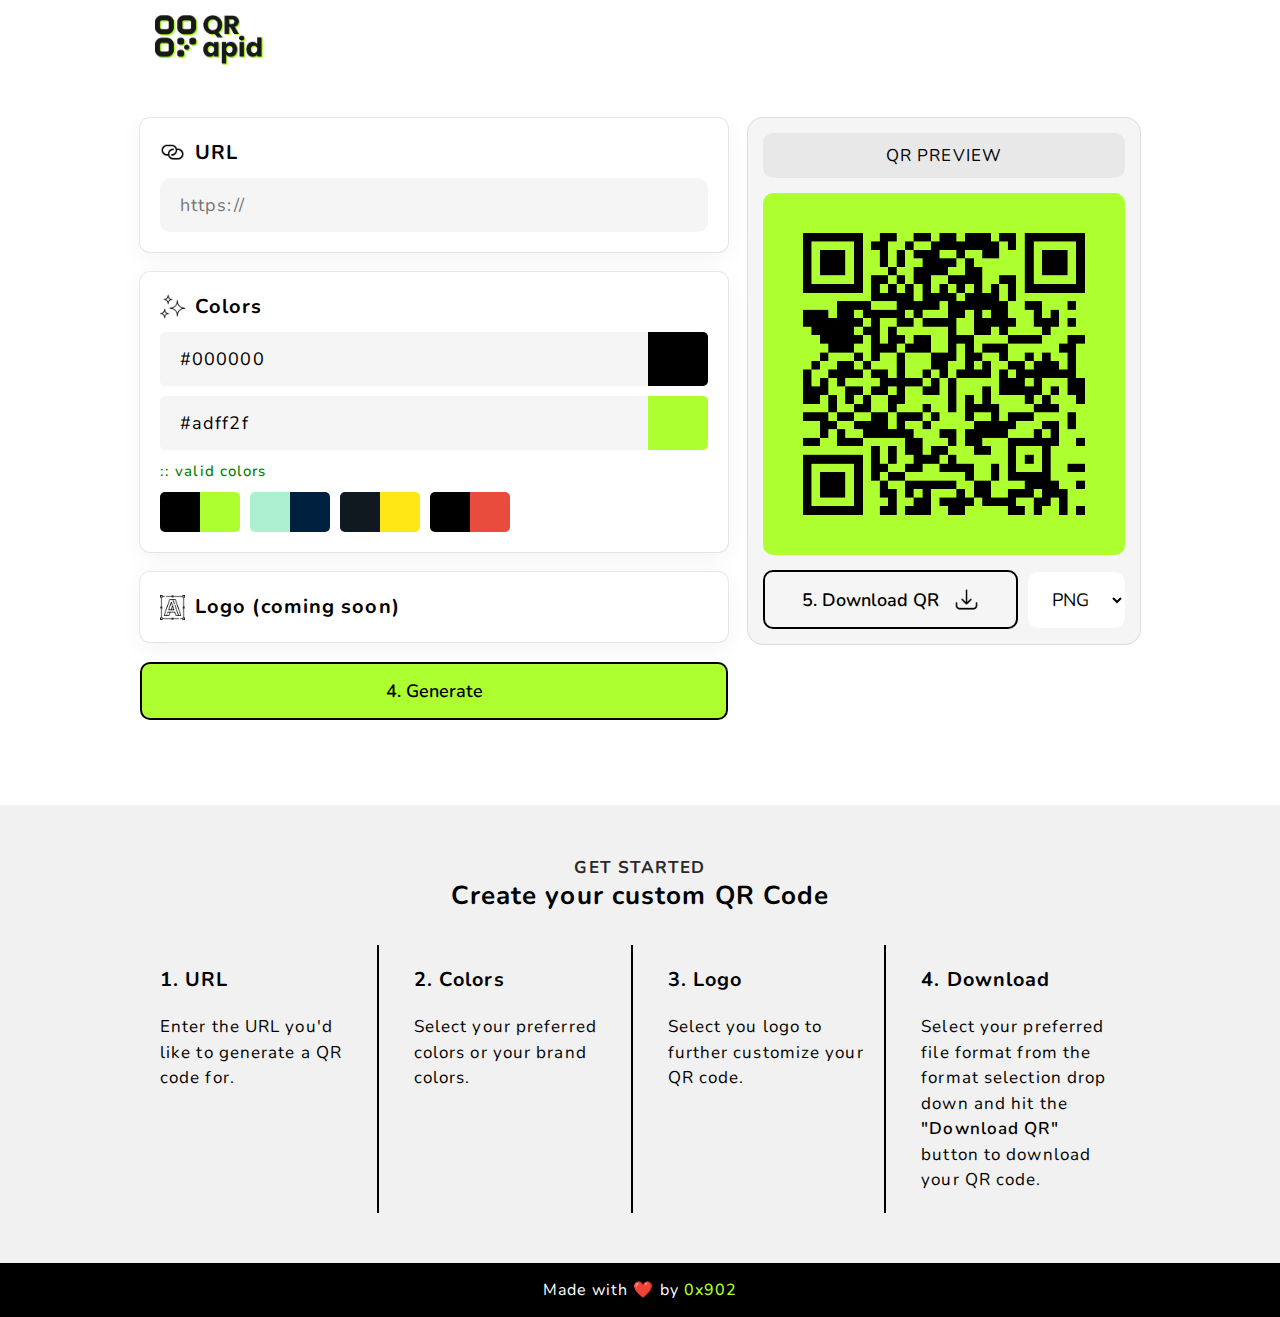
==== app.html @ a70bd967 "initial commit. basic features and website layout." ====
<!DOCTYPE html>
<html lang="en">
    <head>
        <meta charset="UTF-8" />
        <meta name="viewport" content="width=device-width, initial-scale=1.0" />
        <title>QRapid &mdash; App</title>

        <link rel="preconnect" href="https://fonts.googleapis.com" />
        <link rel="preconnect" href="https://fonts.gstatic.com" crossorigin />
        <link
            href="https://fonts.googleapis.com/css2?family=Nunito:ital,wght@0,200..1000;1,200..1000&display=swap"
            rel="stylesheet"
        />

        <link rel="stylesheet" href="general.css" />
        <link rel="stylesheet" href="app.css" />
    </head>
    <body>
        <header class="block">
            <a class="header-logo" href="/">
                <img height="50px" src="assets/site-logo.png" alt="site-logo" />
            </a>
        </header>
        <main class="block">
            <div class="options">
                <div class="url-input-container">
                    <h2>
                        <img class="icon" src="assets/url.png" alt="" /> URL
                    </h2>

                    <input
                        class="url-input"
                        type="text"
                        placeholder="https://"
                        required
                        autocomplete="on"
                        spellcheck="false"
                    />
                    <label class="alert alert-url alert-invalid hidden-none"
                        >:: invalid url</label
                    >
                </div>
                <div class="color-input-container">
                    <h2>
                        <img class="icon" src="assets/colors.png" alt="" />
                        Colors
                    </h2>

                    <input
                        type="text"
                        value="#000000"
                        class="foreground-input"
                        placeholder="Foreground color"
                        spellcheck="false"
                    />

                    <input
                        type="text"
                        value="#adff2f"
                        class="background-input"
                        placeholder="Background color"
                        spellcheck="false"
                    />
                    <label class="alert alert-colors alert-valid"
                        >:: valid colors</label
                    >
                    <div class="color-themes">
                        <div class="theme">
                            <span style="background-color: #000"></span>
                            <span style="background-color: #adff2f"></span>
                        </div>
                        <div class="theme">
                            <span style="background-color: #adefd1"></span>
                            <span style="background-color: #00203f"></span>
                        </div>
                        <div class="theme">
                            <span style="background-color: #101920"></span>
                            <span style="background-color: #ffe715"></span>
                        </div>
                        <div class="theme">
                            <span style="background-color: #000"></span>
                            <span style="background-color: #e94c3d"></span>
                        </div>
                    </div>
                </div>
                <div class="logo-input-container">
                    <h2>
                        <img class="icon" src="assets/logo.png" alt="" /> Logo
                        (coming soon)
                    </h2>
                    <!-- <input
                        type="file"
                        accept="image/*"
                        name="logo-input"
                        class="logo-input"
                    /> -->
                </div>
                <button class="btn-generate">4. Generate</button>
            </div>
            <div class="result">
                <div class="url-container">
                    <a class="url">QR PREVIEW</a>
                </div>
                <div class="qrcode-container">
                    <img
                        class="qr-placeholder-img"
                        src="assets/qr-placeholder.png"
                        alt=""
                    />
                </div>
                <div class="result-actions">
                    <button class="btn-download btn-secondary">
                        5. Download QR
                        <img class="icon" src="assets/download.png" alt="" />
                    </button>
                    <div class="select-container">
                        <select name="file-format" class="select-format">
                            <option value="png">PNG</option>
                            <option disabled value="jpg">JPG</option>
                            <option disabled value="svg">SVG</option>
                        </select>
                    </div>
                </div>
            </div>
        </main>
        <div class="section-container">
            <section class="section-get-started block">
                <h4>GET STARTED</h4>
                <h2 class="section-title">Create your custom QR Code</h2>
                <ul>
                    <li>
                        <h3 class="title">1. URL</h3>
                        <p>
                            Enter the URL you'd like to generate a QR code for.
                        </p>
                    </li>
                    <li>
                        <h3 class="title">2. Colors</h3>
                        <p>
                            Select your preferred colors or your brand colors.
                        </p>
                    </li>
                    <li>
                        <h3 class="title">3. Logo</h3>
                        <p>
                            Select you logo to further customize your QR code.
                        </p>
                    </li>
                    <li>
                        <h3 class="title">4. Download</h3>
                        <p>
                            Select your preferred file format from the format
                            selection drop down and hit the
                            <b>"Download QR"</b> button to download your QR
                            code.
                        </p>
                    </li>
                </ul>
            </section>
        </div>
        <footer>
            Made with ❤️ by
            <a target="_blank" href="https://0x902.netlify.app">0x902</a>
        </footer>
        <script defer src="qrcode.js"></script>
        <script defer src="functions.js"></script>
        <script defer src="app.js"></script>
    </body>
</html>
---- general.css ----
* {
    padding: 0;
    margin: 0;
    box-sizing: border-box;
}

html {
    font-size: 62.5%;
}

body {
    font-family: "Nunito", sans-serif;
    font-size: 1.7rem;
    overflow-x: hidden;
    max-width: 100%;
    letter-spacing: 1.1px;
    line-height: 1.5;
    min-height: 100vh;
}

header {
    width: 100%;
    display: flex;
    align-items: center;
    padding: 15px;
    z-index: 999;
}

h1 {
    font-size: 3.6rem;
    font-weight: 700;
    line-height: 1.2;
}

input,
button,
select,
.btn {
    padding: 15px 20px;
    font-family: inherit;
    outline: none;
    font-size: 1.8rem;
    border-radius: 10px;
    border: 2px solid black;
    text-decoration: none;
}

input {
    background-color: whitesmoke;
    letter-spacing: inherit;
}

button,
.btn {
    background-color: #adff2f;
    color: black;
    font-weight: 600;
    cursor: pointer;
    display: flex;
    align-items: center;
    justify-content: center;
    gap: 15px;
}

.icon {
    height: 25px !important;
}

.btn-secondary {
    width: max-content;

    background-color: transparent;
    transition: background-color 0.3s ease-in-out;
}

.btn-secondary:hover {
    background-color: #adff2f;
}

label {
    display: inline-block;
}

section {
    display: flex;
    flex-direction: column;
    gap: 10px;
}

.section-title {
    font-size: 2.4rem;
    font-weight: 600;
}

.alert {
    margin-top: -15px;
    font-size: 1.5rem;
    font-weight: 500;
    transition: all 0.5s ease;
}

.alert-valid {
    color: green !important;
}

.alert-invalid {
    color: red !important;
}

.block {
    max-width: 1000px;
    margin: 0 auto;
    margin-bottom: 85px;
}

.hidden-none {
    display: none !important;
}

.hidden-opacity {
    opacity: 0 !important;
}

b {
    font-weight: 600;
}

footer {
    text-align: center;
    padding: 15px;
    font-size: 1.6rem;
    background-color: black;
    color: white;
}

footer a {
    color: #adff2f;
    text-decoration: none;
    font-weight: 500;
}

a {
    color: black;
}

@media only screen and (max-width: 800px) {
    header {
        position: sticky;
        top: 0;
        left: 0;
        right: 0;
        background-color: white;
        border-bottom: 2px solid black;
    }

    header a.header-logo {
        display: flex;
        align-items: center;
        justify-content: center;
    }

    h1 {
        font-size: 2.8rem;
    }

    .block {
        margin-bottom: 70px;
        max-width: 100%;
        padding: 15px;
    }
}
---- app.css ----
header {
    margin-bottom: 30px !important;
}

h2 {
    font-size: 2rem;
}

body {
    display: flex;
    flex-direction: column;
}

main {
    flex: 1 !important;
    display: grid;
    grid-template-columns: 1.5fr minmax(0, 1fr);
    gap: 20px;
    height: 100%;
    margin-bottom: auto;
}

.url-input-container,
.color-input-container,
.logo-input-container {
    display: flex;
    flex-direction: column;
    gap: 10px;
    box-shadow: rgba(0, 0, 0, 0.05) 0px 6px 24px 0px,
        rgba(0, 0, 0, 0.08) 0px 0px 0px 1px;
    padding: 20px;
    border-radius: 10px;
    background-color: white;
}

.url-input-container h2,
.color-input-container h2,
.logo-input-container h2 {
    display: flex;
    align-items: center;
    gap: 10px;
}

.url-input-container input {
    border: none;
}

.url-input-container h2 {
    display: flex;
    align-items: center;
    justify-content: start;
    gap: 10px;
}

.url-input-container h2 img {
    height: 25px;
}

.options {
    display: flex;
    flex-direction: column;
    gap: 20px;
}

.color-input-container input {
    border: none;

    border-radius: 5px;
}

.color-input-container .foreground-input {
    border-right: 60px solid #000;
}

.color-input-container .background-input {
    border-right: 60px solid #adff2f;
}

.color-themes {
    display: flex;
    gap: 10px;
}

.color-themes .theme {
    display: grid;
    grid-template-columns: 1fr 1fr;
    cursor: pointer;
}

.color-themes .theme span:nth-child(1) {
    padding: 20px;
    border-radius: 5px 0 0 5px;
}

.color-themes .theme span:nth-child(2) {
    padding: 20px;
    border-radius: 0 5px 5px 0;
}

.logo-input-container input {
    border: none;
    display: flex;
}

.result {
    display: flex;
    flex-direction: column;
    gap: 15px;
    padding: 15px;
    border-radius: 15px;
    background-color: whitesmoke;
    box-shadow: rgba(0, 0, 0, 0.02) 0px 1px 3px 0px,
        rgba(27, 31, 35, 0.15) 0px 0px 0px 1px;
    transition: all 1s ease;
    height: max-content;
}

.url-container {
    background-color: hwb(0 91% 9%);
    padding: 10px;
    border-radius: 10px;
    display: flex;
    justify-content: center;
    align-items: center;
}

.url {
    max-width: 200px;
    white-space: nowrap;
    overflow: hidden;
    text-overflow: ellipsis;
}

.qrcode-container {
    display: flex;
    align-items: center;
    justify-content: center;
    border-radius: 10px;
    width: 100%;
    max-width: 100%;
}

.qrcode-container img {
    position: relative;
    flex: 1;
    padding: 40px;
    background-color: #adff2f;
    border-radius: 10px;
    width: 100%;
    transition: all 1s ease-in-out;
}

.qrcode-container img:hover {
    box-shadow: rgba(80, 110, 141, 0.2) 0px 8px 24px;
    transition: all 0.3s ease-in-out;
}

.qrcode-container canvas {
    max-width: 100%;
    padding: 40px;
    border-radius: 10px;
}

.result-actions {
    display: flex;
    align-items: center;
    gap: 10px;
}

.btn-download {
    flex: 1;
    border-radius: 10px;
}

.select-container {
    display: flex;
    align-items: center;
    justify-content: center;
}

.select-format {
    border: none;
    background-color: white;
}

.alert {
    margin-top: unset;
}

.section-container {
    background-color: rgb(241, 241, 241);
    display: flex;
    align-items: center;
    justify-content: center;
    max-width: unset;
    width: 100%;
    padding: 50px;
}

.section-get-started {
    margin-bottom: unset;
}

section.section-get-started h4,
.section-title {
    text-align: center;
}

.section-get-started h4 {
    color: rgb(41, 41, 41);
    margin-bottom: -15px;
}

.section-get-started ul {
    display: grid;
    grid-template-columns: 1fr 1fr 1fr 1fr;
    gap: 15px;
    list-style-type: none;
    margin-top: 20px;
}

.section-get-started ul li {
    display: flex;
    flex-direction: column;
    gap: 20px;
    color: black;
    padding: 20px;
    border-right: 2px solid black;
}

.section-get-started ul li:nth-child(4) {
    border: none;
}

.section-title {
    font-size: 2.6rem;
    font-weight: 700;
}

@media only screen and (max-width: 800px) {
    main {
        grid-template-columns: 1fr;
        gap: 30px;
        padding: 15px;
    }

    form {
        flex-direction: column;
        gap: 0px;
    }

    form input {
        border-radius: 10px 10px 0 0;
    }

    .btn-generate {
        margin-top: -2px;
        margin-left: unset;
    }

    .options {
        max-width: 92vw;
    }

    .result {
        gap: 20px;
        padding: 10px;
    }

    .qrcode-container {
        gap: 10px;
        padding: 0;
    }

    .color-input-container div {
        grid-template-columns: 1fr;
    }

    .url-input-container,
    .color-input-container,
    .logo-input-container {
        flex: none;
    }

    .section-get-started ul {
        grid-template-columns: 1fr;
    }

    .section-get-started ul li {
        border: none;
        border-bottom: 1.5px solid black;
        padding: 30px 0;
    }
}
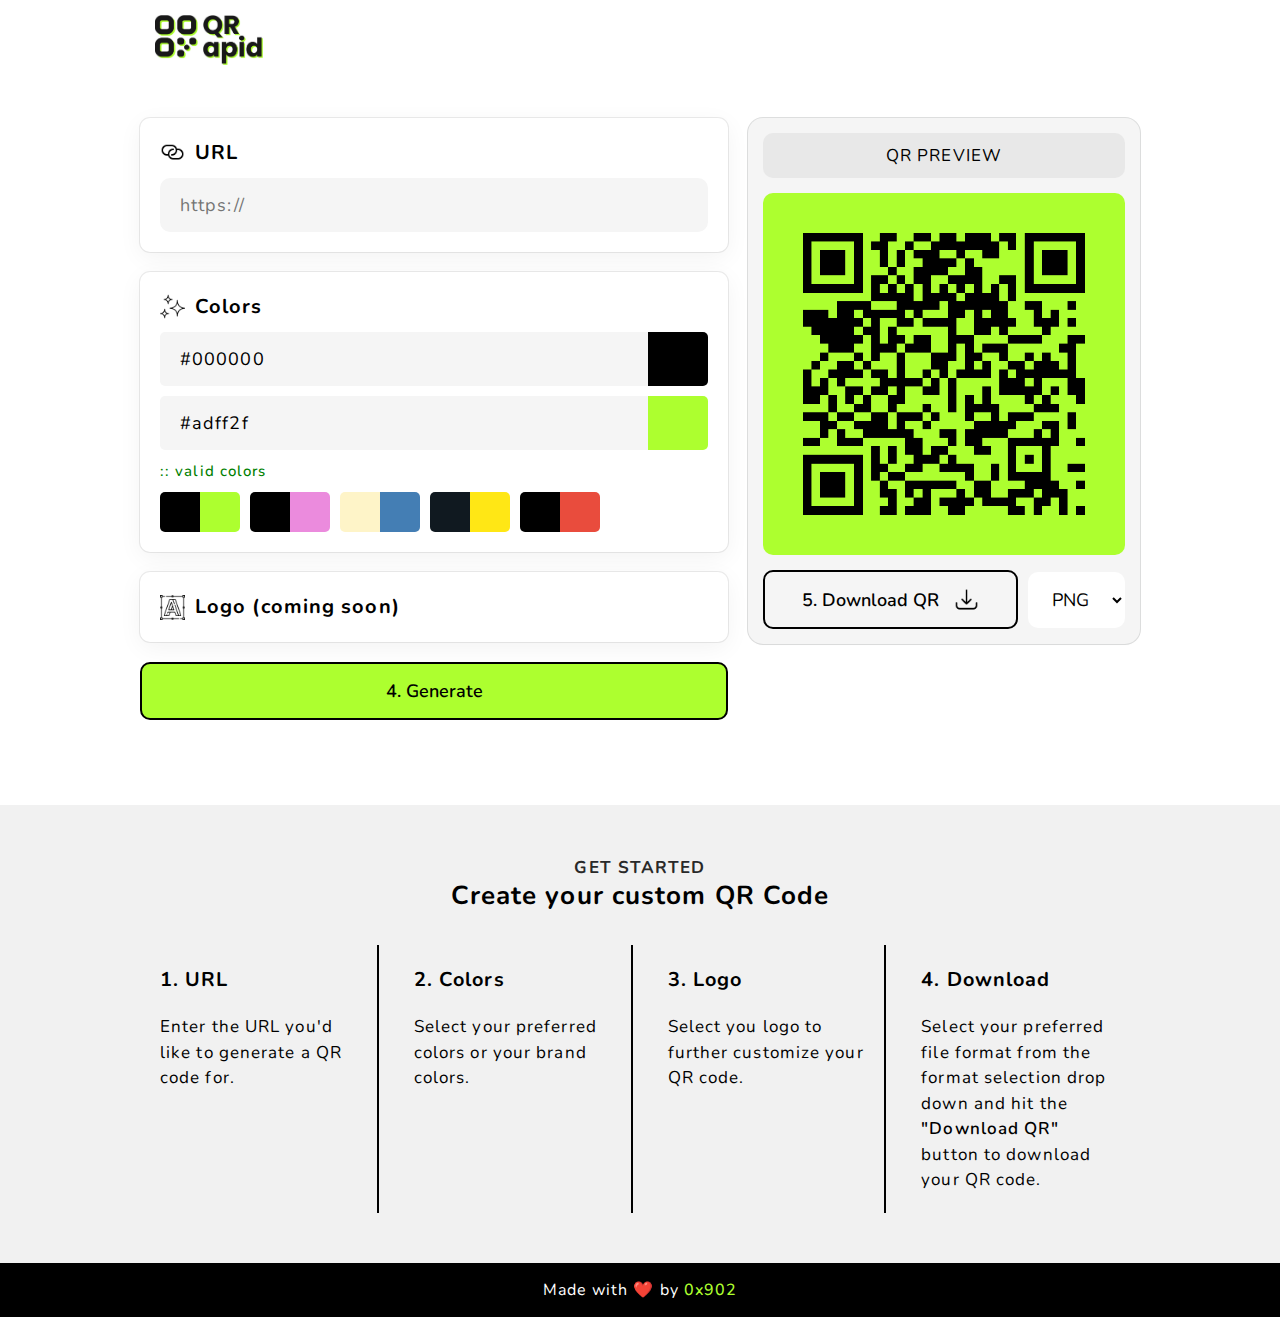
==== commit ff0aa67e: "Added a new color theme and fixed flex wrap issue on themes container" ====
--- a/app.html
+++ b/app.html
@@ -70,8 +70,12 @@
                             <span style="background-color: #adff2f"></span>
                         </div>
                         <div class="theme">
-                            <span style="background-color: #adefd1"></span>
-                            <span style="background-color: #00203f"></span>
+                            <span style="background-color: #000"></span>
+                            <span style="background-color: #eb8bdd"></span>
+                        </div>
+                        <div class="theme">
+                            <span style="background-color: #fef4c8"></span>
+                            <span style="background-color: #447eb4"></span>
                         </div>
                         <div class="theme">
                             <span style="background-color: #101920"></span>
--- a/app.css
+++ b/app.css
@@ -79,6 +79,7 @@
 .color-themes {
     display: flex;
     gap: 10px;
+    flex-wrap: wrap;
 }
 
 .color-themes .theme {
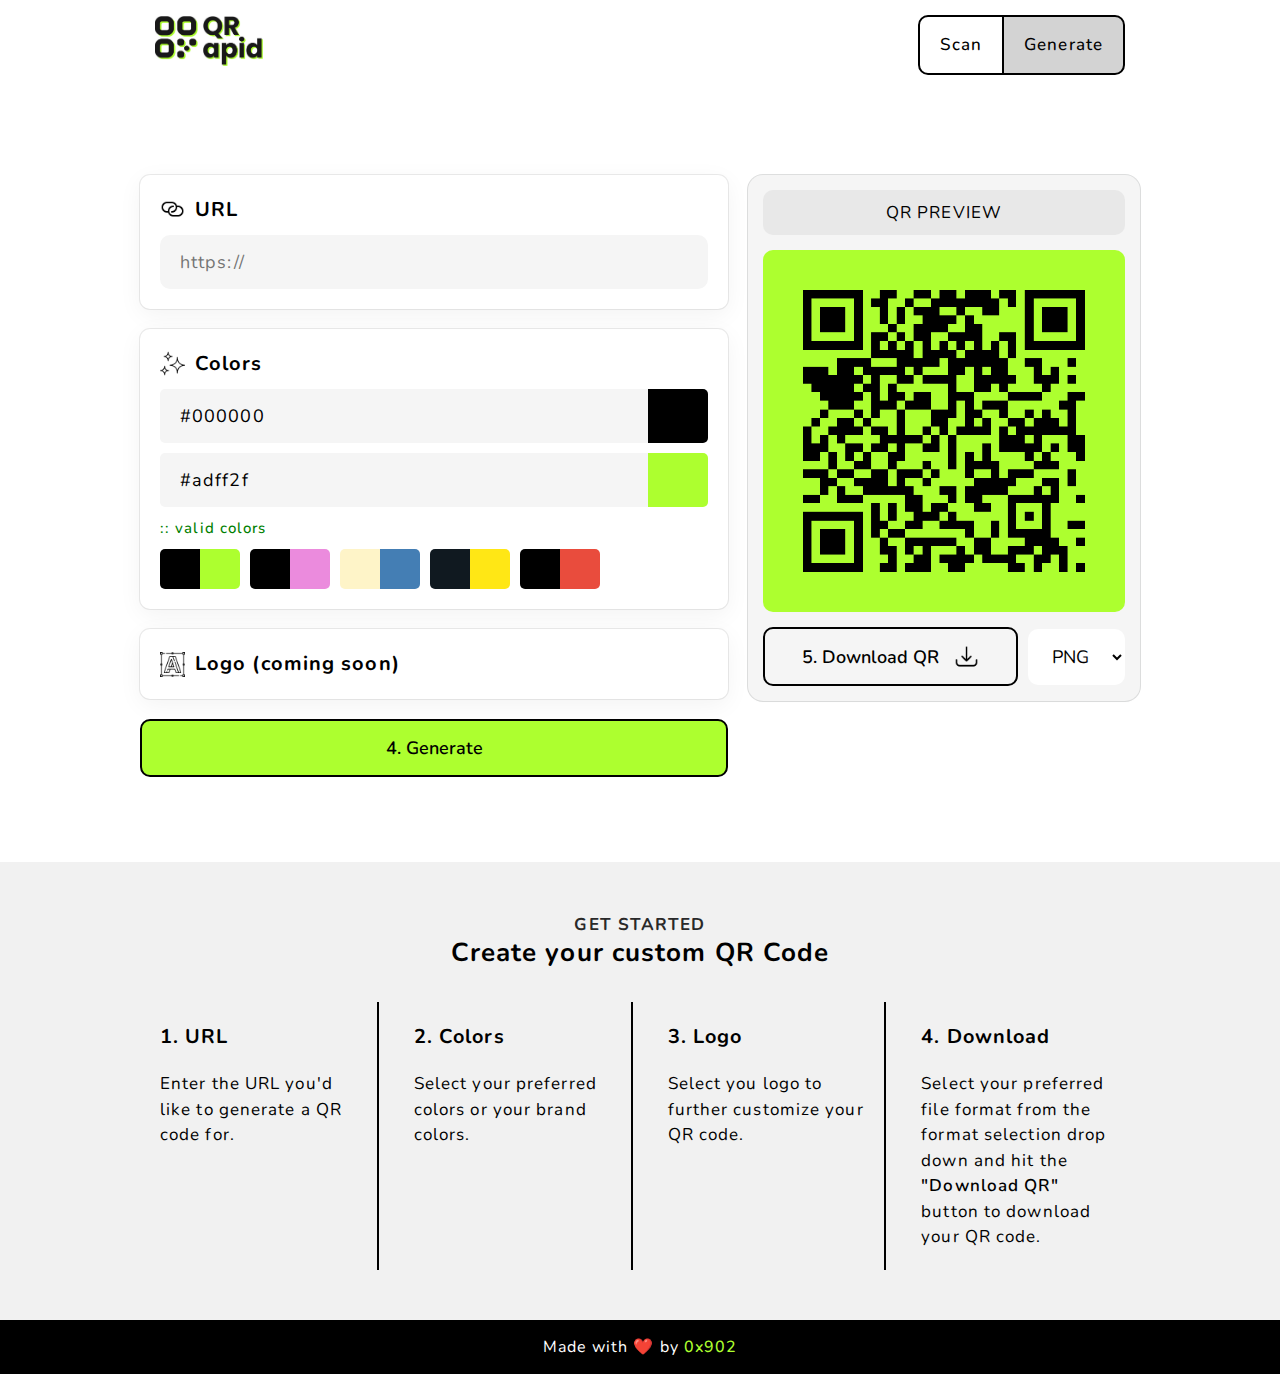
==== commit d4525695: "fixed scan page action buttons. minor css changes" ====
--- a/app.html
+++ b/app.html
@@ -3,7 +3,7 @@
     <head>
         <meta charset="UTF-8" />
         <meta name="viewport" content="width=device-width, initial-scale=1.0" />
-        <title>QRapid &mdash; App</title>
+        <title>QRapid &mdash; Generate</title>
 
         <link rel="preconnect" href="https://fonts.googleapis.com" />
         <link rel="preconnect" href="https://fonts.gstatic.com" crossorigin />
@@ -20,6 +20,10 @@
             <a class="header-logo" href="/">
                 <img height="50px" src="assets/site-logo.png" alt="site-logo" />
             </a>
+            <nav>
+                <a href="scan.html">Scan</a>
+                <a class="nav-selected" href="app.html">Generate</a>
+            </nav>
         </header>
         <main class="block">
             <div class="options">
--- a/general.css
+++ b/general.css
@@ -24,6 +24,44 @@
     align-items: center;
     padding: 15px;
     z-index: 999;
+}
+
+.header-logo {
+    margin-right: auto;
+}
+
+header .btn-cta:hover {
+    transform: unset;
+}
+
+header nav {
+    display: flex;
+}
+
+header nav a {
+    border-radius: 0 !important;
+    padding: 15px 20px;
+    border: 2px solid black;
+    text-decoration: none;
+    background-color: white;
+    font-weight: 500;
+}
+
+header nav a:nth-child(1) {
+    border-radius: 10px 0 0 10px !important;
+}
+
+header nav a:nth-child(2) {
+    margin-left: -2px;
+    border-radius: 0 10px 10px 0 !important;
+}
+
+header nav a:hover {
+    background-color: #adff2f;
+}
+
+.nav-selected {
+    background-color: rgb(211, 211, 211);
 }
 
 h1 {
@@ -131,6 +169,7 @@
     font-size: 1.6rem;
     background-color: black;
     color: white;
+    margin-top: auto;
 }
 
 footer a {
@@ -153,6 +192,15 @@
         border-bottom: 2px solid black;
     }
 
+    header nav a {
+        border-radius: 0 !important;
+        padding: 15px 10px;
+        border: 2px solid black;
+        text-decoration: none;
+        background-color: white;
+        font-weight: 500;
+    }
+
     header a.header-logo {
         display: flex;
         align-items: center;
--- a/app.css
+++ b/app.css
@@ -1,7 +1,3 @@
-header {
-    margin-bottom: 30px !important;
-}
-
 h2 {
     font-size: 2rem;
 }
@@ -245,6 +241,15 @@
         padding: 15px;
     }
 
+    header nav a {
+        border-radius: 0 !important;
+        padding: 15px 10px;
+        border: 2px solid black;
+        text-decoration: none;
+        background-color: white;
+        font-weight: 500;
+    }
+
     form {
         flex-direction: column;
         gap: 0px;
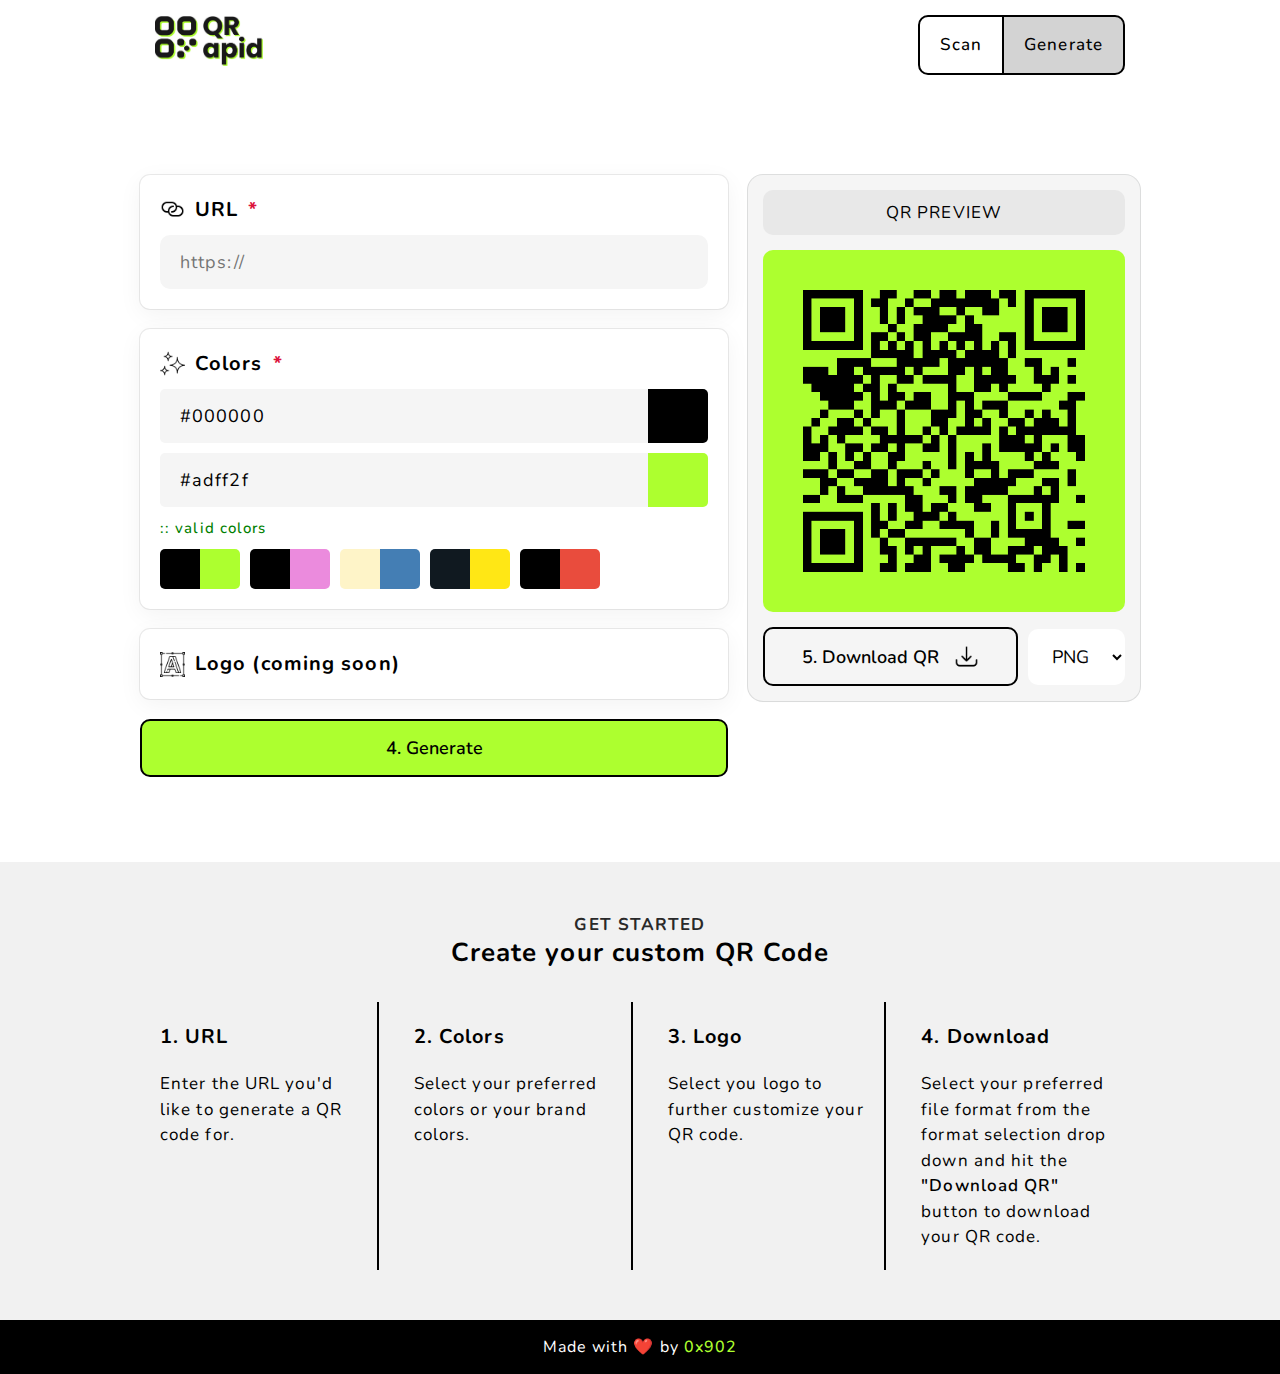
==== commit 3d7f10de: "minor css fix and improvements" ====
--- a/app.html
+++ b/app.html
@@ -12,8 +12,8 @@
             rel="stylesheet"
         />
 
-        <link rel="stylesheet" href="general.css" />
-        <link rel="stylesheet" href="app.css" />
+        <link rel="stylesheet" href="styles/general.css" />
+        <link rel="stylesheet" href="styles/app.css" />
     </head>
     <body>
         <header class="block">
@@ -28,7 +28,7 @@
         <main class="block">
             <div class="options">
                 <div class="url-input-container">
-                    <h2>
+                    <h2 class="required">
                         <img class="icon" src="assets/url.png" alt="" /> URL
                     </h2>
 
@@ -37,7 +37,7 @@
                         type="text"
                         placeholder="https://"
                         required
-                        autocomplete="on"
+                        autocomplete="off"
                         spellcheck="false"
                     />
                     <label class="alert alert-url alert-invalid hidden-none"
@@ -45,7 +45,7 @@
                     >
                 </div>
                 <div class="color-input-container">
-                    <h2>
+                    <h2 class="required">
                         <img class="icon" src="assets/colors.png" alt="" />
                         Colors
                     </h2>
@@ -170,8 +170,8 @@
             Made with ❤️ by
             <a target="_blank" href="https://0x902.netlify.app">0x902</a>
         </footer>
-        <script defer src="qrcode.js"></script>
-        <script defer src="functions.js"></script>
-        <script defer src="app.js"></script>
+        <script defer src="scripts/qrcode.js"></script>
+        <script defer src="scripts/functions.js"></script>
+        <script defer src="scripts/app.js"></script>
     </body>
 </html>
--- a/styles/general.css
+++ b/styles/general.css
@@ -0,0 +1,224 @@
+* {
+    padding: 0;
+    margin: 0;
+    box-sizing: border-box;
+}
+
+html {
+    font-size: 62.5%;
+}
+
+body {
+    font-family: "Nunito", sans-serif;
+    font-size: 1.7rem;
+    overflow-x: hidden;
+    max-width: 100%;
+    letter-spacing: 1.1px;
+    line-height: 1.5;
+    min-height: 100vh;
+}
+
+header {
+    width: 100%;
+    display: flex;
+    align-items: center;
+    padding: 15px;
+    z-index: 999;
+}
+
+.header-logo {
+    margin-right: auto;
+}
+
+header .btn-cta:hover {
+    transform: unset;
+}
+
+header nav {
+    display: flex;
+}
+
+header nav a {
+    border-radius: 0 !important;
+    padding: 15px 20px;
+    border: 2px solid black;
+    text-decoration: none;
+    background-color: white;
+    font-weight: 500;
+}
+
+header nav a:nth-child(1) {
+    border-radius: 10px 0 0 10px !important;
+}
+
+header nav a:nth-child(2) {
+    margin-left: -2px;
+    border-radius: 0 10px 10px 0 !important;
+}
+
+header nav a:hover {
+    background-color: #adff2f;
+}
+
+.nav-selected {
+    background-color: rgb(211, 211, 211);
+}
+
+h1 {
+    font-size: 3.6rem;
+    font-weight: 700;
+    line-height: 1.2;
+}
+
+input,
+button,
+select,
+.btn {
+    padding: 15px 20px;
+    font-family: inherit;
+    outline: none;
+    font-size: 1.8rem;
+    border-radius: 10px;
+    border: 2px solid black;
+    text-decoration: none;
+}
+
+input {
+    background-color: whitesmoke;
+    letter-spacing: inherit;
+}
+
+button,
+.btn {
+    background-color: #adff2f;
+    color: black;
+    font-weight: 600;
+    cursor: pointer;
+    display: flex;
+    align-items: center;
+    justify-content: center;
+    gap: 15px;
+}
+
+.icon {
+    height: 25px !important;
+}
+
+.btn-secondary {
+    width: max-content;
+
+    background-color: transparent;
+    transition: background-color 0.3s ease-in-out;
+}
+
+.btn-secondary:hover {
+    background-color: #adff2f;
+}
+
+label {
+    display: inline-block;
+}
+
+section {
+    display: flex;
+    flex-direction: column;
+    gap: 10px;
+}
+
+.section-title {
+    font-size: 2.4rem;
+    font-weight: 600;
+}
+
+.alert {
+    margin-top: -15px;
+    font-size: 1.5rem;
+    font-weight: 500;
+    transition: all 0.5s ease;
+}
+
+.alert-valid {
+    color: green !important;
+}
+
+.alert-invalid {
+    color: red !important;
+}
+
+.block {
+    max-width: 1000px;
+    margin: 0 auto;
+    margin-bottom: 85px;
+}
+
+.hidden-none {
+    display: none !important;
+}
+
+.hidden-opacity {
+    opacity: 0 !important;
+}
+
+b {
+    font-weight: 600;
+}
+
+.required::after {
+    content: "*";
+    color: crimson;
+}
+
+footer {
+    text-align: center;
+    padding: 15px;
+    font-size: 1.6rem;
+    background-color: black;
+    color: white;
+    margin-top: auto;
+}
+
+footer a {
+    color: #adff2f;
+    text-decoration: none;
+    font-weight: 500;
+}
+
+a {
+    color: black;
+}
+
+@media only screen and (max-width: 800px) {
+    header {
+        position: sticky;
+        top: 0;
+        left: 0;
+        right: 0;
+        background-color: white;
+        border-bottom: 2px solid black;
+    }
+
+    header nav a {
+        border-radius: 0 !important;
+        padding: 15px 10px;
+        border: 2px solid black;
+        text-decoration: none;
+        background-color: white;
+        font-weight: 500;
+    }
+
+    header a.header-logo {
+        display: flex;
+        align-items: center;
+        justify-content: center;
+    }
+
+    h1 {
+        font-size: 2.8rem;
+    }
+
+    .block {
+        margin-bottom: 70px;
+        max-width: 100%;
+        padding: 15px;
+    }
+}
--- a/styles/app.css
+++ b/styles/app.css
@@ -0,0 +1,300 @@
+h2 {
+    font-size: 2rem;
+}
+
+body {
+    display: flex;
+    flex-direction: column;
+}
+
+main {
+    flex: 1 !important;
+    display: grid;
+    grid-template-columns: 1.5fr minmax(0, 1fr);
+    gap: 20px;
+    height: 100%;
+    margin-bottom: auto;
+}
+
+.url-input-container,
+.color-input-container,
+.logo-input-container {
+    display: flex;
+    flex-direction: column;
+    gap: 10px;
+    box-shadow: rgba(0, 0, 0, 0.05) 0px 6px 24px 0px,
+        rgba(0, 0, 0, 0.08) 0px 0px 0px 1px;
+    padding: 20px;
+    border-radius: 10px;
+    background-color: white;
+}
+
+.url-input-container h2,
+.color-input-container h2,
+.logo-input-container h2 {
+    display: flex;
+    align-items: center;
+    gap: 10px;
+}
+
+.url-input-container input {
+    border: none;
+}
+
+.url-input-container h2 {
+    display: flex;
+    align-items: center;
+    justify-content: start;
+    gap: 10px;
+}
+
+.url-input-container h2 img {
+    height: 25px;
+}
+
+.options {
+    display: flex;
+    flex-direction: column;
+    gap: 20px;
+}
+
+.color-input-container input {
+    border: none;
+
+    border-radius: 5px;
+}
+
+.color-input-container .foreground-input {
+    border-right: 60px solid #000;
+}
+
+.color-input-container .background-input {
+    border-right: 60px solid #adff2f;
+}
+
+.color-themes {
+    display: flex;
+    gap: 10px;
+    flex-wrap: wrap;
+}
+
+.color-themes .theme {
+    display: grid;
+    grid-template-columns: 1fr 1fr;
+    cursor: pointer;
+}
+
+.color-themes .theme span:nth-child(1) {
+    padding: 20px;
+    border-radius: 5px 0 0 5px;
+}
+
+.color-themes .theme span:nth-child(2) {
+    padding: 20px;
+    border-radius: 0 5px 5px 0;
+}
+
+.logo-input-container input {
+    border: none;
+    display: flex;
+}
+
+.result {
+    display: flex;
+    flex-direction: column;
+    gap: 15px;
+    padding: 15px;
+    border-radius: 15px;
+    background-color: whitesmoke;
+    box-shadow: rgba(0, 0, 0, 0.02) 0px 1px 3px 0px,
+        rgba(27, 31, 35, 0.15) 0px 0px 0px 1px;
+    transition: all 1s ease;
+    height: max-content;
+}
+
+.url-container {
+    background-color: hwb(0 91% 9%);
+    padding: 10px;
+    border-radius: 10px;
+    display: flex;
+    justify-content: center;
+    align-items: center;
+}
+
+.url {
+    max-width: 200px;
+    white-space: nowrap;
+    overflow: hidden;
+    text-overflow: ellipsis;
+}
+
+.qrcode-container {
+    display: flex;
+    align-items: center;
+    justify-content: center;
+    border-radius: 10px;
+    width: 100%;
+    max-width: 100%;
+}
+
+.qrcode-container img {
+    position: relative;
+    flex: 1;
+    padding: 40px;
+    background-color: #adff2f;
+    border-radius: 10px;
+    width: 100%;
+    transition: all 1s ease-in-out;
+}
+
+.qrcode-container img:hover {
+    box-shadow: rgba(80, 110, 141, 0.2) 0px 8px 24px;
+    transition: all 0.3s ease-in-out;
+}
+
+.qrcode-container canvas {
+    max-width: 100%;
+    padding: 40px;
+    border-radius: 10px;
+}
+
+.result-actions {
+    display: flex;
+    align-items: center;
+    gap: 10px;
+}
+
+.btn-download {
+    flex: 1;
+    border-radius: 10px;
+}
+
+.select-container {
+    display: flex;
+    align-items: center;
+    justify-content: center;
+}
+
+.select-format {
+    border: none;
+    background-color: white;
+}
+
+.alert {
+    margin-top: unset;
+}
+
+.section-container {
+    background-color: rgb(241, 241, 241);
+    display: flex;
+    align-items: center;
+    justify-content: center;
+    max-width: unset;
+    width: 100%;
+    padding: 50px;
+}
+
+.section-get-started {
+    margin-bottom: unset;
+}
+
+section.section-get-started h4,
+.section-title {
+    text-align: center;
+}
+
+.section-get-started h4 {
+    color: rgb(41, 41, 41);
+    margin-bottom: -15px;
+}
+
+.section-get-started ul {
+    display: grid;
+    grid-template-columns: 1fr 1fr 1fr 1fr;
+    gap: 15px;
+    list-style-type: none;
+    margin-top: 20px;
+}
+
+.section-get-started ul li {
+    display: flex;
+    flex-direction: column;
+    gap: 20px;
+    color: black;
+    padding: 20px;
+    border-right: 2px solid black;
+}
+
+.section-get-started ul li:nth-child(4) {
+    border: none;
+}
+
+.section-title {
+    font-size: 2.6rem;
+    font-weight: 700;
+}
+
+@media only screen and (max-width: 800px) {
+    main {
+        grid-template-columns: 1fr;
+        gap: 30px;
+        padding: 15px;
+    }
+
+    header nav a {
+        border-radius: 0 !important;
+        padding: 15px 10px;
+        border: 2px solid black;
+        text-decoration: none;
+        background-color: white;
+        font-weight: 500;
+    }
+
+    form {
+        flex-direction: column;
+        gap: 0px;
+    }
+
+    form input {
+        border-radius: 10px 10px 0 0;
+    }
+
+    .btn-generate {
+        margin-top: -2px;
+        margin-left: unset;
+    }
+
+    .options {
+        max-width: 92vw;
+    }
+
+    .result {
+        gap: 20px;
+        padding: 10px;
+    }
+
+    .qrcode-container {
+        gap: 10px;
+        padding: 0;
+    }
+
+    .color-input-container div {
+        grid-template-columns: 1fr;
+    }
+
+    .url-input-container,
+    .color-input-container,
+    .logo-input-container {
+        flex: none;
+    }
+
+    .section-get-started ul {
+        grid-template-columns: 1fr;
+    }
+
+    .section-get-started ul li {
+        border: none;
+        border-bottom: 1.5px solid black;
+        padding: 30px 0;
+    }
+}
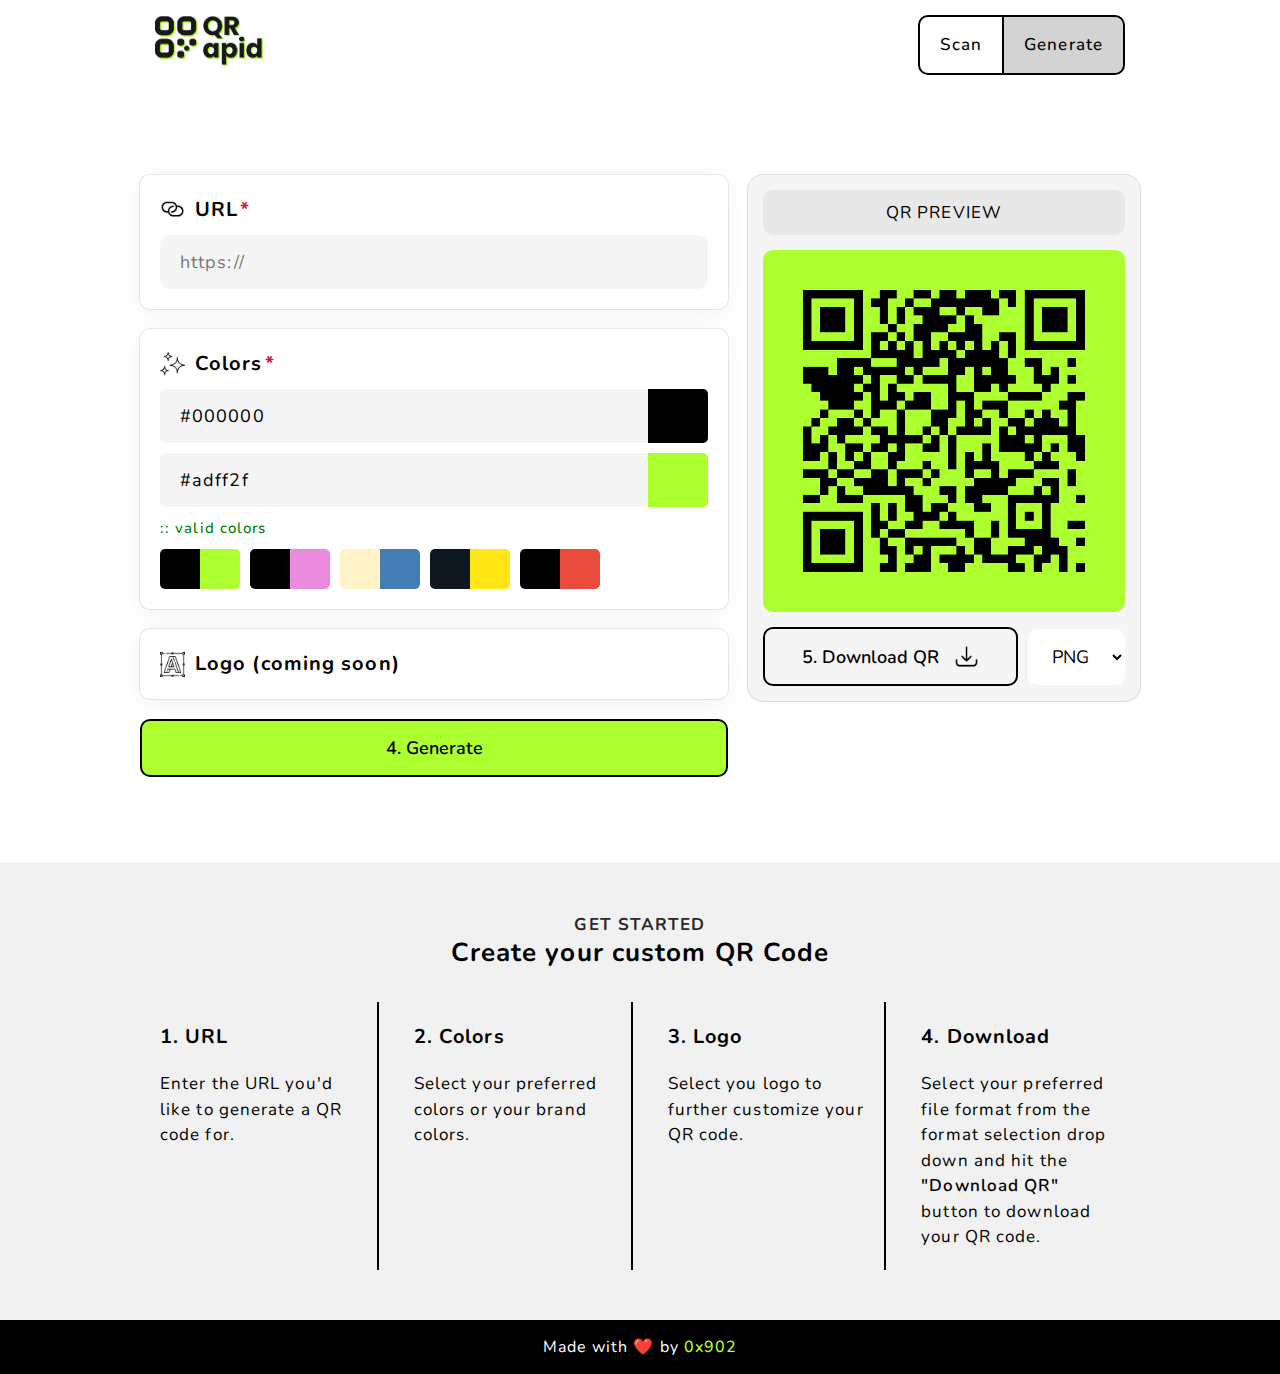
==== commit cec0733e: "Fixed qr download issue on mobile. added jpg format.  minor css changes" ====
--- a/app.html
+++ b/app.html
@@ -124,7 +124,7 @@
                     <div class="select-container">
                         <select name="file-format" class="select-format">
                             <option value="png">PNG</option>
-                            <option disabled value="jpg">JPG</option>
+                            <option value="jpg">JPG</option>
                             <option disabled value="svg">SVG</option>
                         </select>
                     </div>
--- a/styles/general.css
+++ b/styles/general.css
@@ -16,6 +16,10 @@
     letter-spacing: 1.1px;
     line-height: 1.5;
     min-height: 100vh;
+}
+
+main {
+    max-width: 100%;
 }
 
 header {
@@ -166,6 +170,7 @@
 .required::after {
     content: "*";
     color: crimson;
+    margin-left: -8px;
 }
 
 footer {
